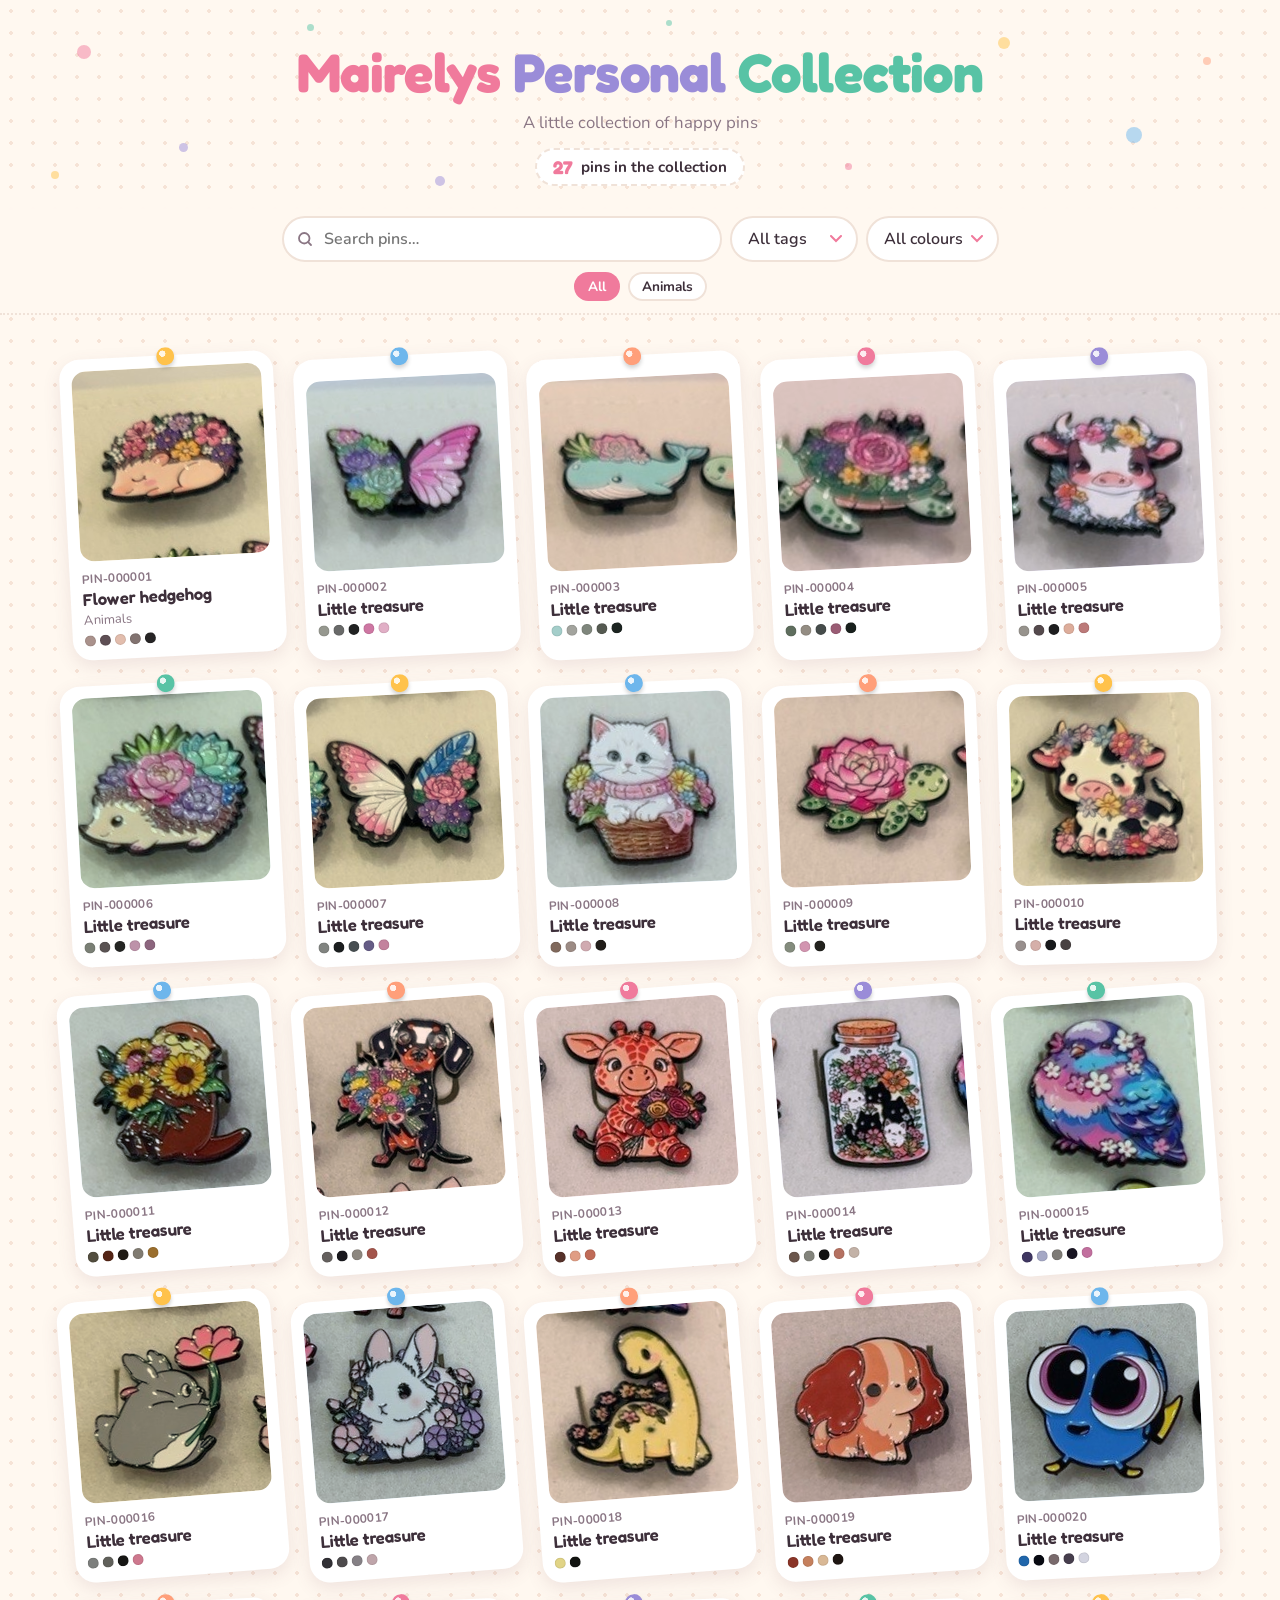
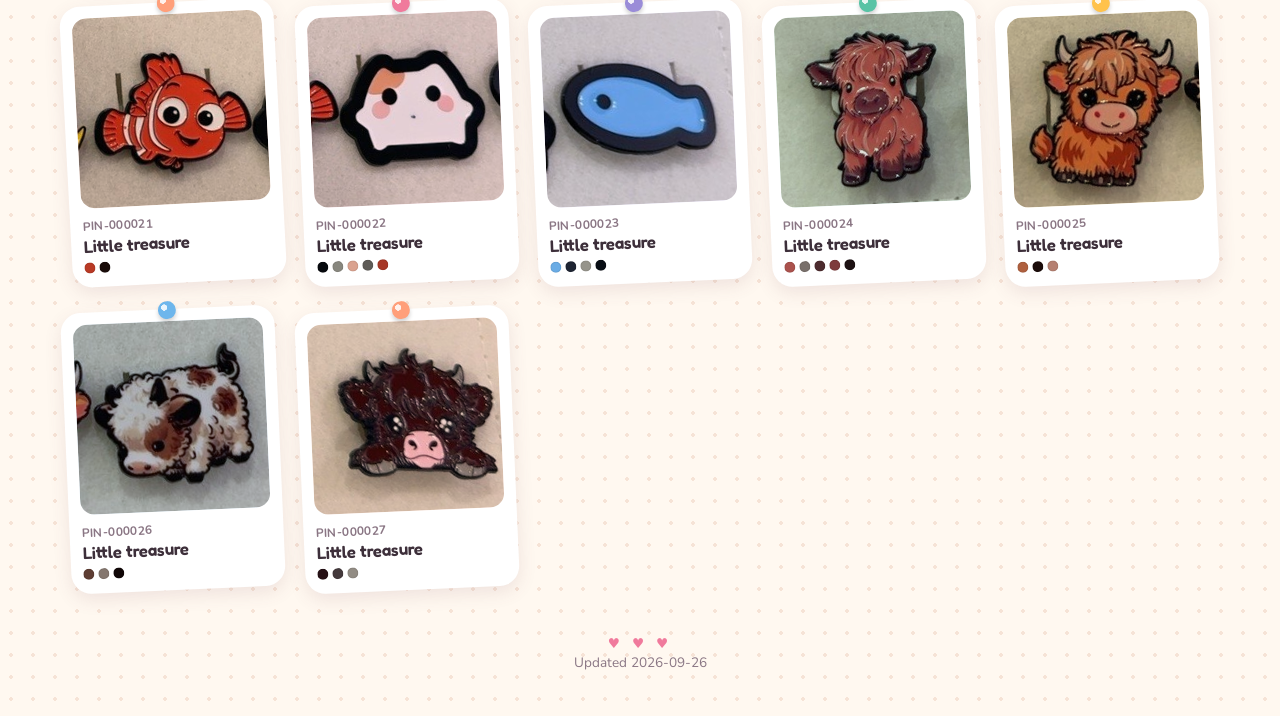
==== docs/index.html @ 557cef98 "Pin Catalog Builder: detection, review app and Mairelys Personal Collection website Local FastAPI ap" ====
<!doctype html>
<html lang="en">
<head>
<meta charset="utf-8">
<meta name="viewport" content="width=device-width, initial-scale=1">
<title>Mairelys Personal Collection</title>
<meta name="description" content="A little collection of happy pins">
<link rel="preconnect" href="https://fonts.googleapis.com">
<link rel="preconnect" href="https://fonts.gstatic.com" crossorigin>
<link href="https://fonts.googleapis.com/css2?family=Fredoka:wght@500;600;700&family=Nunito:wght@400;600;700&display=swap" rel="stylesheet">
<link rel="icon" href="data:image/svg+xml,<svg xmlns='http://www.w3.org/2000/svg' viewBox='0 0 100 100'><circle cx='50' cy='42' r='30' fill='%23f07a9c'/><circle cx='40' cy='34' r='9' fill='%23ffd3df'/><rect x='46' y='68' width='8' height='26' rx='4' fill='%239a8cd8'/></svg>">
<style>
:root {
  --paper: #fff8f0;
  --dot: #f6e3d6;
  --card: #ffffff;
  --ink: #3d2f3a;
  --soft: #8a7684;
  --line: #f0e2d8;
  --rose: #f07a9c;
  --lavender: #9a8cd8;
  --mint: #58c3a5;
  --sun: #ffc24b;
  --sky: #6db6ec;
  --peach: #ff9f7a;
  --shadow: 0 6px 18px rgba(120, 70, 90, .12);
  --shadow-lift: 0 14px 30px rgba(120, 70, 90, .20);
}
@media (prefers-color-scheme: dark) {
  :root:not([data-theme="light"]) {
    --paper: #231b24; --dot: #2e2430; --card: #2f2531; --ink: #f7ecf2; --soft: #c2adbb; --line: #3f3342;
    --shadow: 0 6px 18px rgba(0, 0, 0, .35); --shadow-lift: 0 14px 30px rgba(0, 0, 0, .45);
  }
}
:root[data-theme="dark"] {
  --paper: #231b24; --dot: #2e2430; --card: #2f2531; --ink: #f7ecf2; --soft: #c2adbb; --line: #3f3342;
  --shadow: 0 6px 18px rgba(0, 0, 0, .35); --shadow-lift: 0 14px 30px rgba(0, 0, 0, .45);
}
* { box-sizing: border-box; }
html { -webkit-text-size-adjust: 100%; }
body {
  margin: 0; color: var(--ink);
  font-family: "Nunito", system-ui, -apple-system, "Segoe UI", Roboto, sans-serif;
  background-color: var(--paper);
  background-image: radial-gradient(var(--dot) 1.6px, transparent 1.7px);
  background-size: 22px 22px;
}
h1, h2, .fun { font-family: "Fredoka", "Nunito", system-ui, sans-serif; }

/* ---------- header ---------- */
header { position: relative; text-align: center; padding: 44px 16px 18px; overflow: hidden; }
.confetti { position: absolute; inset: 0; pointer-events: none; opacity: .9; }
.confetti span { position: absolute; border-radius: 50%; }
header h1 { position: relative; margin: 0; font-size: clamp(2rem, 6vw, 3.4rem); font-weight: 700; line-height: 1.05; letter-spacing: -.01em; }
header h1 .word:nth-child(3n+1) { color: var(--rose); }
header h1 .word:nth-child(3n+2) { color: var(--lavender); }
header h1 .word:nth-child(3n) { color: var(--mint); }
header .tagline { position: relative; margin: 10px 0 0; color: var(--soft); font-size: 1.05rem; }
.counter { position: relative; display: inline-flex; align-items: center; gap: 8px; margin-top: 14px; background: var(--card); border: 2px dashed var(--line); border-radius: 999px; padding: 6px 16px; font-weight: 700; font-size: .95rem; }
.counter b { color: var(--rose); font-family: "Fredoka", sans-serif; font-size: 1.15rem; }

/* ---------- filters ---------- */
.controls { position: sticky; top: 0; z-index: 5; padding: 12px 16px; background: color-mix(in srgb, var(--paper) 92%, transparent); backdrop-filter: blur(6px); border-bottom: 2px dotted var(--line); }
.controls-inner { max-width: 1100px; margin: 0 auto; display: flex; flex-wrap: wrap; gap: 8px; justify-content: center; }
.search { position: relative; flex: 1 1 260px; max-width: 440px; }
.search svg { position: absolute; left: 14px; top: 50%; transform: translateY(-50%); width: 18px; height: 18px; color: var(--soft); }
.controls input, .controls select {
  font: inherit; font-weight: 600; width: 100%; padding: 10px 16px; border: 2px solid var(--line); border-radius: 999px;
  background: var(--card); color: var(--ink); min-width: 0; appearance: none; -webkit-appearance: none;
}
.controls input { padding-left: 40px; }
.controls select { width: auto; flex: 0 1 auto; padding-right: 34px; background-image: url("data:image/svg+xml,%3Csvg xmlns='http://www.w3.org/2000/svg' width='12' height='8' viewBox='0 0 12 8'%3E%3Cpath d='M1 1l5 5 5-5' stroke='%23f07a9c' stroke-width='2' fill='none' stroke-linecap='round'/%3E%3C/svg%3E"); background-repeat: no-repeat; background-position: right 14px center; }
.controls input:focus, .controls select:focus { outline: none; border-color: var(--rose); box-shadow: 0 0 0 4px color-mix(in srgb, var(--rose) 20%, transparent); }
.chips-row { max-width: 1100px; margin: 10px auto 0; display: flex; gap: 8px; flex-wrap: wrap; justify-content: center; }
.chip-btn { font: inherit; font-weight: 700; font-size: .85rem; border: 0; border-radius: 999px; padding: 5px 14px; cursor: pointer; background: var(--card); color: var(--ink); box-shadow: inset 0 0 0 2px var(--line); }
.chip-btn.on { background: var(--rose); color: #fff; box-shadow: none; }

/* ---------- grid of pinned cards ---------- */
main { max-width: 1180px; margin: 0 auto; padding: 22px 16px 10px; }
.status-line { text-align: center; color: var(--soft); font-weight: 600; margin: 0 0 18px; }
.grid { display: grid; grid-template-columns: repeat(auto-fill, minmax(180px, 1fr)); gap: 26px 20px; }
.card {
  --tilt: 0deg; --pin: var(--rose); --tint: #fde6ee;
  position: relative; display: block; width: 100%; padding: 12px 12px 14px; border: 0; cursor: pointer; text-align: left;
  font: inherit; color: inherit; background: var(--card); border-radius: 20px; box-shadow: var(--shadow);
  transform: rotate(var(--tilt)); transition: transform .2s ease, box-shadow .2s ease;
}
.card::before { /* the push-pin */
  content: ""; position: absolute; top: -8px; left: 50%; width: 18px; height: 18px; margin-left: -9px; border-radius: 50%;
  background: radial-gradient(circle at 35% 35%, rgba(255,255,255,.85) 0 18%, transparent 20%), var(--pin);
  box-shadow: 0 3px 4px rgba(0,0,0,.18); z-index: 1;
}
.card:hover, .card:focus-visible { transform: rotate(0deg) translateY(-4px) scale(1.02); box-shadow: var(--shadow-lift); outline: none; }
.card:focus-visible { box-shadow: 0 0 0 4px var(--pin), var(--shadow-lift); }
.card .pic { background: var(--tint); border-radius: 14px; overflow: hidden; }
.card img { width: 100%; aspect-ratio: 1; object-fit: contain; display: block; mix-blend-mode: multiply; }
.card .code { margin-top: 10px; font-size: .75rem; font-weight: 700; color: var(--soft); letter-spacing: .03em; }
.card .title { font-family: "Fredoka", sans-serif; font-weight: 600; font-size: 1.05rem; line-height: 1.2; margin-top: 2px; overflow: hidden; text-overflow: ellipsis; white-space: nowrap; }
.card .sub { font-size: .82rem; color: var(--soft); margin-top: 2px; }
.card .dots { display: flex; gap: 4px; margin-top: 6px; }
.card .dots i { width: 11px; height: 11px; border-radius: 50%; border: 1.5px solid rgba(0,0,0,.08); }
.c0 { --pin: var(--rose); --tint: #fde6ee; }
.c1 { --pin: var(--lavender); --tint: #ece8fb; }
.c2 { --pin: var(--mint); --tint: #dff5ee; }
.c3 { --pin: var(--sun); --tint: #fff2d2; }
.c4 { --pin: var(--sky); --tint: #e1f0fc; }
.c5 { --pin: var(--peach); --tint: #ffe8de; }
@media (prefers-color-scheme: dark) {
  :root:not([data-theme="light"]) .card .pic { background: color-mix(in srgb, var(--pin) 18%, var(--card)); }
  :root:not([data-theme="light"]) .card img { mix-blend-mode: normal; }
}
.empty { text-align: center; padding: 50px 16px; color: var(--soft); font-weight: 600; }
.empty .big { font-size: 2.6rem; }

/* ---------- detail dialog ---------- */
.dialog { position: fixed; inset: 0; background: rgba(61, 47, 58, .55); display: none; align-items: center; justify-content: center; padding: 16px; z-index: 20; }
.dialog.open { display: flex; }
.panel { position: relative; background: var(--card); border-radius: 26px; max-width: 920px; width: 100%; max-height: 92vh; overflow: auto; display: grid; grid-template-columns: minmax(0, 1.15fr) minmax(0, 1fr); box-shadow: var(--shadow-lift); }
.panel .pic { position: relative; margin: 18px; border-radius: 18px; background: var(--tint, #fde6ee); display: flex; align-items: center; justify-content: center; min-height: 260px; }
.panel .pic::before { /* washi tape */
  content: ""; position: absolute; top: -10px; left: 50%; width: 110px; height: 26px; margin-left: -55px; transform: rotate(-3deg);
  background: repeating-linear-gradient(45deg, color-mix(in srgb, var(--pin, var(--rose)) 70%, white) 0 8px, color-mix(in srgb, var(--pin, var(--rose)) 45%, white) 8px 16px);
  opacity: .9; border-radius: 3px;
}
.panel .pic img { max-width: 100%; max-height: 74vh; display: block; border-radius: 12px; }
.panel .info { padding: 26px 24px 24px 6px; }
.panel .code { font-weight: 700; color: var(--soft); font-size: .85rem; letter-spacing: .03em; }
.panel h2 { margin: 4px 0 10px; font-size: 1.7rem; line-height: 1.15; }
.panel p { margin: 0 0 12px; line-height: 1.55; }
.tags { display: flex; flex-wrap: wrap; gap: 6px; margin: 10px 0; }
.tag { font-size: .82rem; font-weight: 700; border-radius: 999px; padding: 3px 12px; background: color-mix(in srgb, var(--lavender) 18%, var(--card)); color: var(--ink); }
.swatch-chip { display: inline-flex; align-items: center; gap: 6px; font-size: .82rem; font-weight: 600; border: 2px solid var(--line); border-radius: 999px; padding: 2px 10px 2px 4px; }
.swatch { width: 16px; height: 16px; border-radius: 50%; display: inline-block; border: 1.5px solid rgba(0,0,0,.1); }
dl { display: grid; grid-template-columns: auto 1fr; gap: 6px 14px; margin: 14px 0 0; font-size: .92rem; }
dt { color: var(--soft); font-weight: 700; }
dd { margin: 0; }
.close { position: absolute; top: 10px; right: 12px; width: 40px; height: 40px; border-radius: 50%; border: 0; background: var(--paper); color: var(--ink); font-size: 1.5rem; line-height: 1; cursor: pointer; z-index: 2; }
.close:hover { background: var(--rose); color: #fff; }
.toggle, .nav-btn { font: inherit; font-weight: 700; font-size: .88rem; border: 2px solid var(--line); background: var(--card); color: var(--ink); padding: 7px 14px; border-radius: 999px; cursor: pointer; }
.toggle:hover, .nav-btn:hover { border-color: var(--rose); }
.dialog-nav { display: flex; gap: 8px; margin-top: 18px; flex-wrap: wrap; }

footer { text-align: center; color: var(--soft); font-size: .85rem; padding: 34px 16px 44px; }
footer .hearts { color: var(--rose); letter-spacing: 4px; }
@media (max-width: 720px) {
  .panel { grid-template-columns: 1fr; }
  .panel .info { padding: 0 20px 22px; }
  .grid { grid-template-columns: repeat(auto-fill, minmax(145px, 1fr)); gap: 22px 14px; }
  .controls select { flex: 1 1 40%; }
}
@media (prefers-reduced-motion: reduce) { .card { transition: none; transform: none; } }
</style>
</head>
<body>
<header>
  <div class="confetti" aria-hidden="true" id="confetti"></div>
  <h1 id="title">Mairelys Personal Collection</h1>
  <p class="tagline">A little collection of happy pins</p>
  <div class="counter"><b id="total">0</b> pins in the collection</div>
</header>

<div class="controls">
  <div class="controls-inner">
    <label class="search">
      <svg viewBox="0 0 24 24" fill="none" stroke="currentColor" stroke-width="2.4" stroke-linecap="round" aria-hidden="true"><circle cx="11" cy="11" r="7"/><path d="M20 20l-3.5-3.5"/></svg>
      <input id="q" type="search" placeholder="Search pins…" aria-label="Search pins">
    </label>
    <select id="tag" aria-label="Tag"><option value="">All tags</option></select>
    <select id="color" aria-label="Colour"><option value="">All colours</option></select>
  </div>
  <div class="chips-row" id="categories" aria-label="Categories"></div>
</div>

<main>
  <p class="status-line" id="count"></p>
  <div class="grid" id="grid"></div>
</main>

<div class="dialog" id="dialog" role="dialog" aria-modal="true" aria-labelledby="dialog-title">
  <div class="panel" id="panel"></div>
</div>

<footer><div class="hearts">♥ ♥ ♥</div><div id="footer"></div></footer>

<script src="catalog.js"></script>
<script>
(function () {
  "use strict";
  var data = window.CATALOG || { pins: [] };
  var pins = data.pins;
  var activeCategory = "";
  var $ = function (id) { return document.getElementById(id); };
  var esc = function (s) { return String(s == null ? "" : s).replace(/[&<>"']/g, function (c) { return { "&": "&amp;", "<": "&lt;", ">": "&gt;", '"': "&quot;", "'": "&#39;" }[c]; }); };

  // Colourful title: every word gets its own colour.
  var title = $("title");
  title.innerHTML = title.textContent.split(/\s+/).map(function (w) { return '<span class="word">' + esc(w) + "</span>"; }).join(" ");

  // Soft confetti dots behind the title (fixed pattern, not random, so it never "jumps").
  var palette = ["#f07a9c", "#9a8cd8", "#58c3a5", "#ffc24b", "#6db6ec", "#ff9f7a"];
  var spots = [[6, 22, 14], [14, 70, 9], [24, 12, 7], [78, 18, 12], [88, 62, 16], [94, 28, 8], [66, 80, 7], [34, 86, 10], [52, 10, 6], [4, 84, 8]];
  $("confetti").innerHTML = spots.map(function (s, i) {
    return '<span style="left:' + s[0] + "%;top:" + s[1] + "%;width:" + s[2] + "px;height:" + s[2] + "px;background:" + palette[i % palette.length] + ';opacity:.55"></span>';
  }).join("");

  // Each card gets a stable colour and a small tilt derived from its code.
  function hash(code) { var h = 0; for (var i = 0; i < code.length; i++) h = (h * 31 + code.charCodeAt(i)) >>> 0; return h; }
  function colorClass(code) { return "c" + (hash(code) % 6); }
  function tilt(code) { return (((hash(code) >> 3) % 7) - 3) * 0.5; }

  // Filter options.
  var cats = {}, tags = {}, colors = {};
  pins.forEach(function (p) {
    if (p.category) cats[p.category] = 1;
    (p.tags || []).forEach(function (t) { tags[t] = 1; });
    (p.colors || []).forEach(function (c) { if (c.name) colors[c.name] = 1; });
  });
  function fillSelect(el, values) {
    values.sort().forEach(function (v) { var o = document.createElement("option"); o.value = v; o.textContent = v; el.appendChild(o); });
    el.hidden = values.length === 0;
  }
  fillSelect($("tag"), Object.keys(tags));
  fillSelect($("color"), Object.keys(colors));
  var catNames = Object.keys(cats).sort();
  if (catNames.length) {
    $("categories").innerHTML = ['<button class="chip-btn on" data-cat="">All</button>'].concat(catNames.map(function (c) {
      return '<button class="chip-btn" data-cat="' + esc(c) + '">' + esc(c) + "</button>";
    })).join("");
  }
  $("categories").addEventListener("click", function (e) {
    var b = e.target.closest(".chip-btn"); if (!b) return;
    activeCategory = b.getAttribute("data-cat");
    Array.prototype.forEach.call(this.children, function (x) { x.classList.toggle("on", x === b); });
    render();
  });
  $("total").textContent = pins.length;
  $("footer").textContent = "Updated " + data.generated;

  function matches(p) {
    if (activeCategory && p.category !== activeCategory) return false;
    if ($("tag").value && (p.tags || []).indexOf($("tag").value) < 0) return false;
    if ($("color").value && !(p.colors || []).some(function (c) { return c.name === $("color").value; })) return false;
    var q = $("q").value.trim().toLowerCase();
    if (!q) return true;
    var hay = [p.code, p.title, p.description, p.category, p.subcategory, (p.tags || []).join(" "), p.page].join(" ").toLowerCase();
    return q.split(/\s+/).every(function (w) { return hay.indexOf(w) >= 0; });
  }

  var shown = [];
  function render() {
    shown = pins.filter(matches);
    $("count").textContent = shown.length === pins.length ? "" : "Showing " + shown.length + " of " + pins.length + " pins";
    if (!shown.length) {
      $("grid").innerHTML = '<div class="empty" style="grid-column:1/-1"><div class="big">🔍</div>No pins match — try another word!</div>';
      return;
    }
    $("grid").innerHTML = shown.map(function (p) {
      var dots = (p.colors || []).slice(0, 5).map(function (c) { return '<i style="background:' + esc(c.hex) + '" title="' + esc(c.name) + '"></i>'; }).join("");
      return '<button class="card ' + colorClass(p.code) + '" style="--tilt:' + tilt(p.code) + 'deg" data-code="' + esc(p.code) + '">' +
        '<div class="pic"><img loading="lazy" src="' + esc(p.thumb || p.image) + '" alt="' + esc(p.title || p.code) + '"></div>' +
        '<div class="code">' + esc(p.code) + "</div>" +
        '<div class="title">' + esc(p.title || "Little treasure") + "</div>" +
        (p.category ? '<div class="sub">' + esc(p.category) + "</div>" : "") +
        (dots ? '<div class="dots">' + dots + "</div>" : "") + "</button>";
    }).join("");
  }

  function money(v) { return v == null ? "" : Number(v).toFixed(2); }

  function open(code) {
    var index = shown.findIndex(function (x) { return x.code === code; });
    var p = index >= 0 ? shown[index] : pins.filter(function (x) { return x.code === code; })[0];
    if (!p) return;
    var rows = [
      ["Category", [p.category, p.subcategory].filter(Boolean).join(" · ")],
      ["Quantity", p.quantity], ["Price", money(p.price)], ["Purchase price", money(p.purchase_price)],
      ["Added", p.added], ["Notes", p.notes]
    ].filter(function (r) { return r[1] !== "" && r[1] != null; });
    var panel = $("panel");
    panel.className = "panel " + colorClass(p.code);
    panel.innerHTML =
      '<button class="close" id="close" aria-label="Close">&times;</button>' +
      '<div class="pic"><img id="bigimg" src="' + esc(p.image || p.thumb) + '" alt="' + esc(p.title || p.code) + '"></div>' +
      '<div class="info"><div class="code">' + esc(p.code) + '</div><h2 id="dialog-title">' + esc(p.title || "Little treasure") + "</h2>" +
      (p.description ? "<p>" + esc(p.description) + "</p>" : "") +
      ((p.tags || []).length ? '<div class="tags">' + p.tags.map(function (t) { return '<span class="tag">#' + esc(t) + "</span>"; }).join("") + "</div>" : "") +
      ((p.colors || []).length ? '<div class="tags">' + p.colors.map(function (c) { return '<span class="swatch-chip"><span class="swatch" style="background:' + esc(c.hex) + '"></span>' + esc(c.name) + "</span>"; }).join("") + "</div>" : "") +
      (rows.length ? "<dl>" + rows.map(function (r) { return "<dt>" + esc(r[0]) + "</dt><dd>" + esc(r[1]) + "</dd>"; }).join("") + "</dl>" : "") +
      '<div class="dialog-nav">' +
      (p.transparent ? '<button class="toggle" id="toggle">See it without background</button>' : "") +
      (shown.length > 1 && index >= 0 ? '<button class="nav-btn" id="prev">‹ Previous</button><button class="nav-btn" id="next">Next ›</button>' : "") +
      "</div></div>";
    $("close").onclick = close;
    if (p.transparent) {
      var clear = false;
      $("toggle").onclick = function () {
        clear = !clear;
        $("bigimg").src = clear ? p.transparent : p.image;
        this.textContent = clear ? "See the photo" : "See it without background";
      };
    }
    if ($("prev")) {
      $("prev").onclick = function () { open(shown[(index - 1 + shown.length) % shown.length].code); };
      $("next").onclick = function () { open(shown[(index + 1) % shown.length].code); };
    }
    $("dialog").classList.add("open");
    document.body.style.overflow = "hidden";
    if (location.hash !== "#" + code) history.replaceState(null, "", "#" + code);
    $("close").focus();
  }
  function close() {
    $("dialog").classList.remove("open");
    document.body.style.overflow = "";
    history.replaceState(null, "", location.pathname + location.search);
  }

  $("grid").addEventListener("click", function (e) { var card = e.target.closest(".card"); if (card) open(card.getAttribute("data-code")); });
  $("dialog").addEventListener("click", function (e) { if (e.target === this) close(); });
  document.addEventListener("keydown", function (e) {
    if (!$("dialog").classList.contains("open")) return;
    if (e.key === "Escape") close();
    if (e.key === "ArrowRight" && $("next")) $("next").click();
    if (e.key === "ArrowLeft" && $("prev")) $("prev").click();
  });
  ["q", "tag", "color"].forEach(function (id) { $(id).addEventListener("input", render); });
  render();
  if (location.hash.length > 1) open(decodeURIComponent(location.hash.slice(1)));
})();
</script>
</body>
</html>
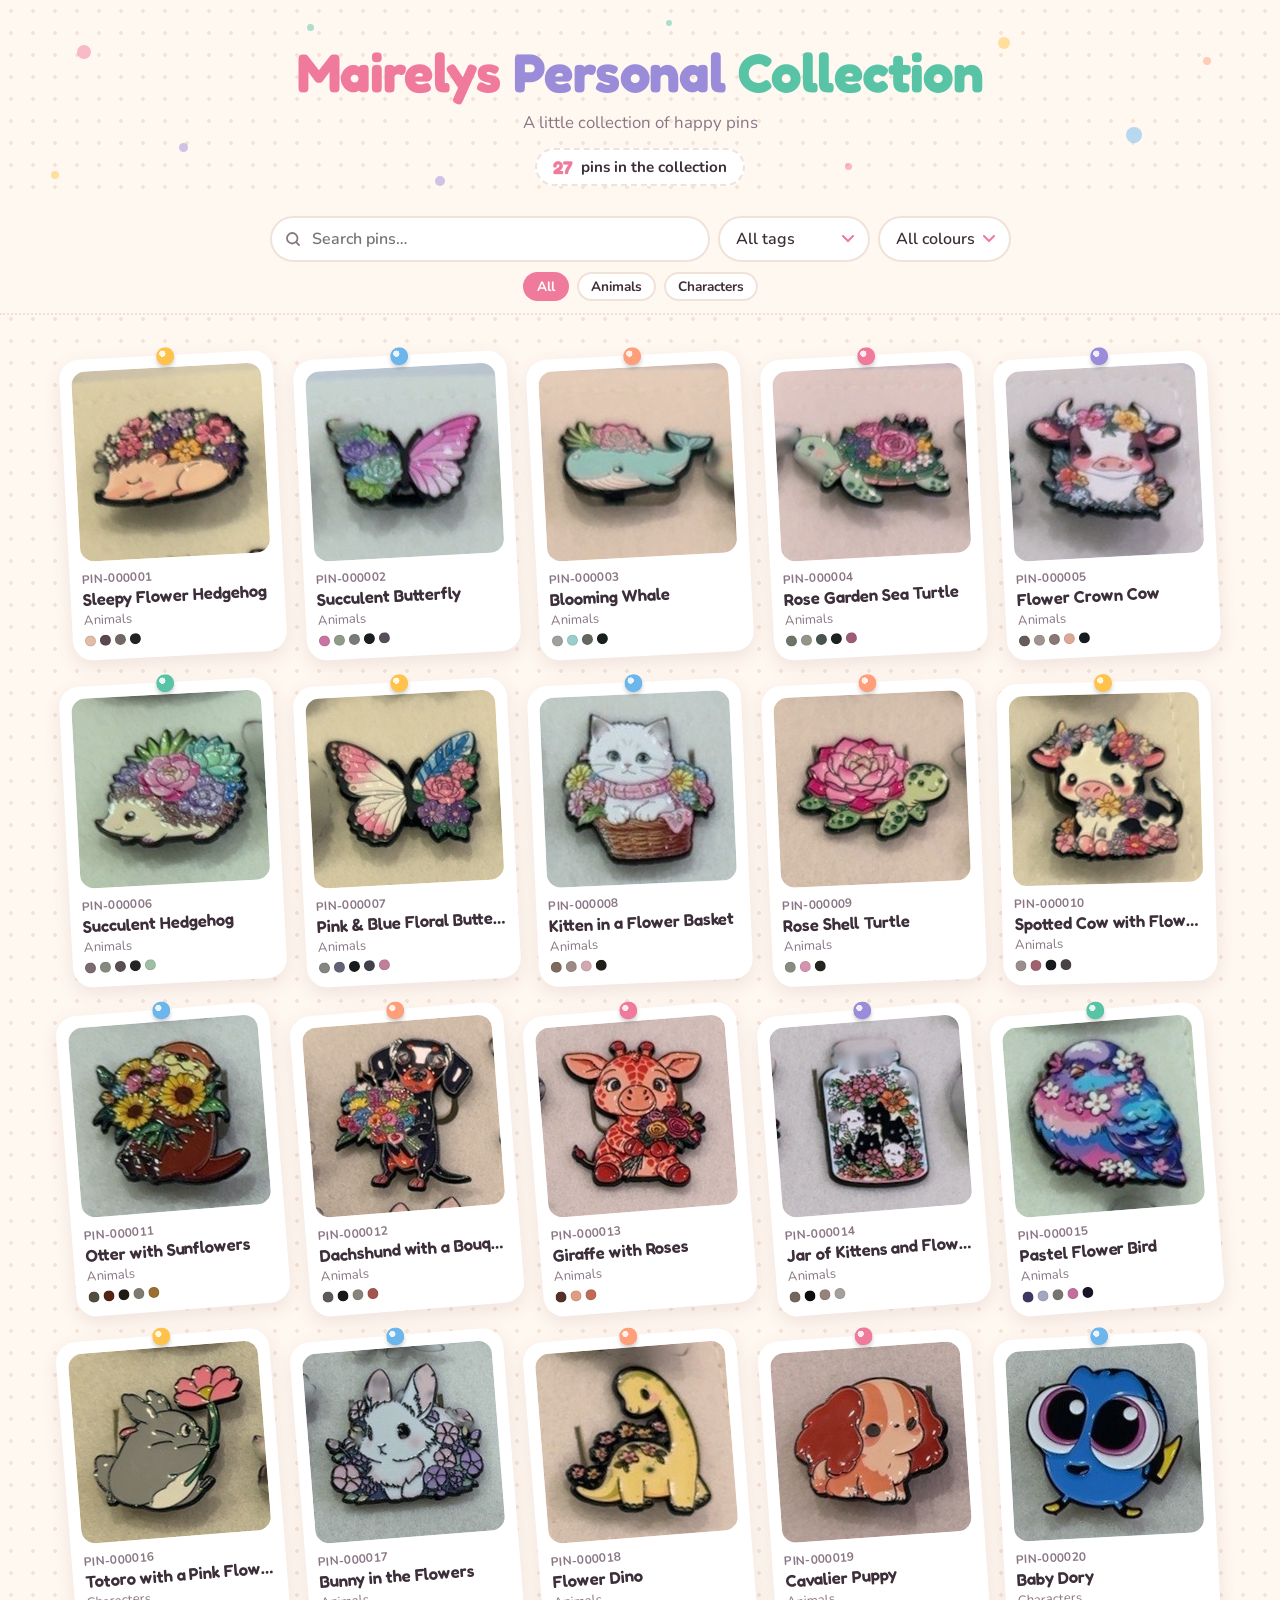
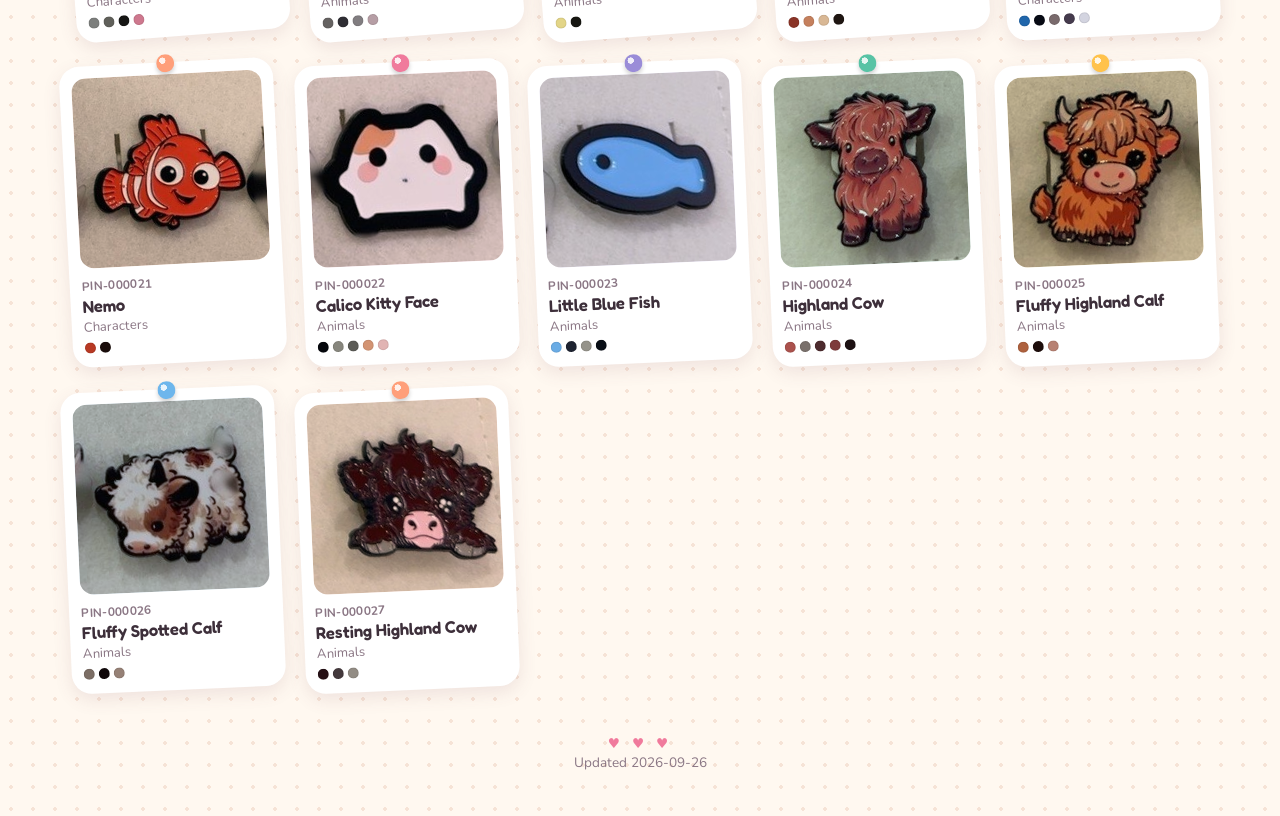
==== commit a254278c: "Website: always load the latest catalog data after an export catalog.js is now linked with a content" ====
--- a/docs/index.html
+++ b/docs/index.html
@@ -182,7 +182,7 @@
 
 <footer><div class="hearts">♥ ♥ ♥</div><div id="footer"></div></footer>
 
-<script src="catalog.js"></script>
+<script src="catalog.js?v=e9f387398dee"></script>
 <script>
 (function () {
   "use strict";
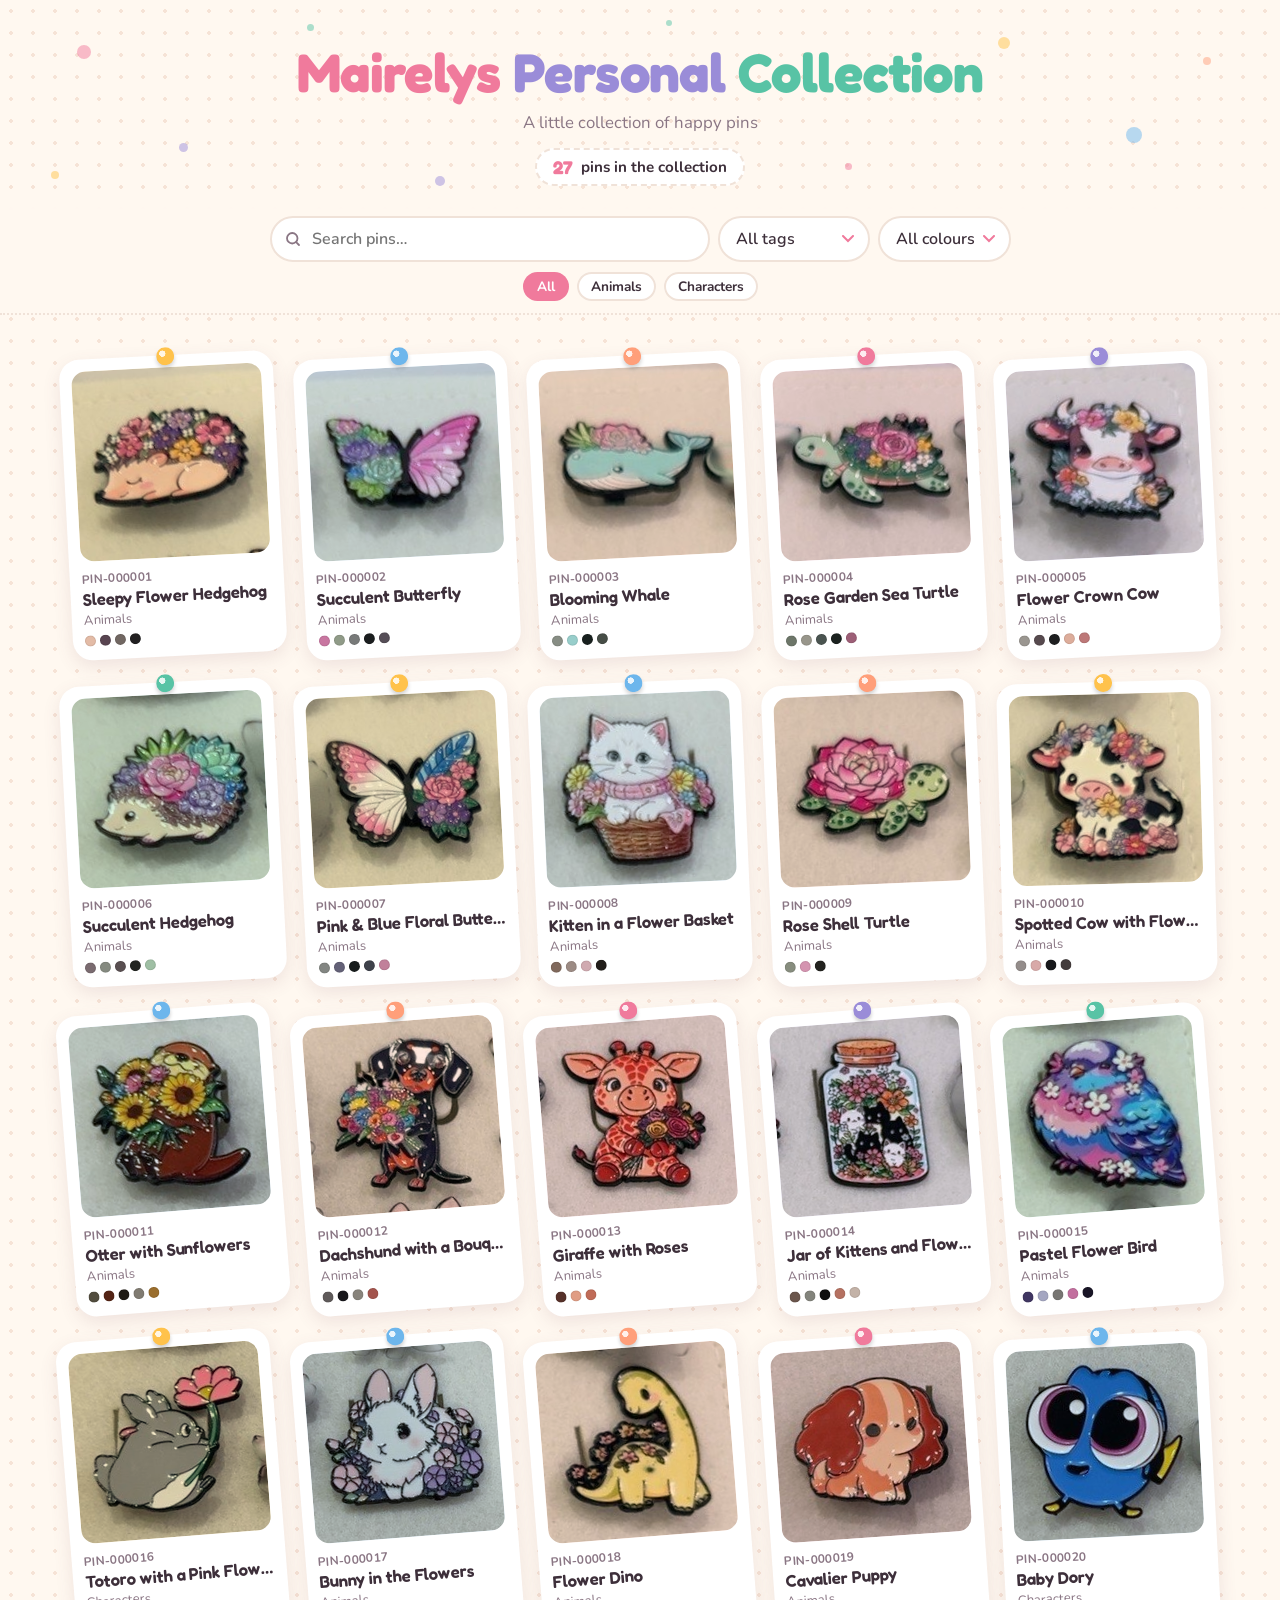
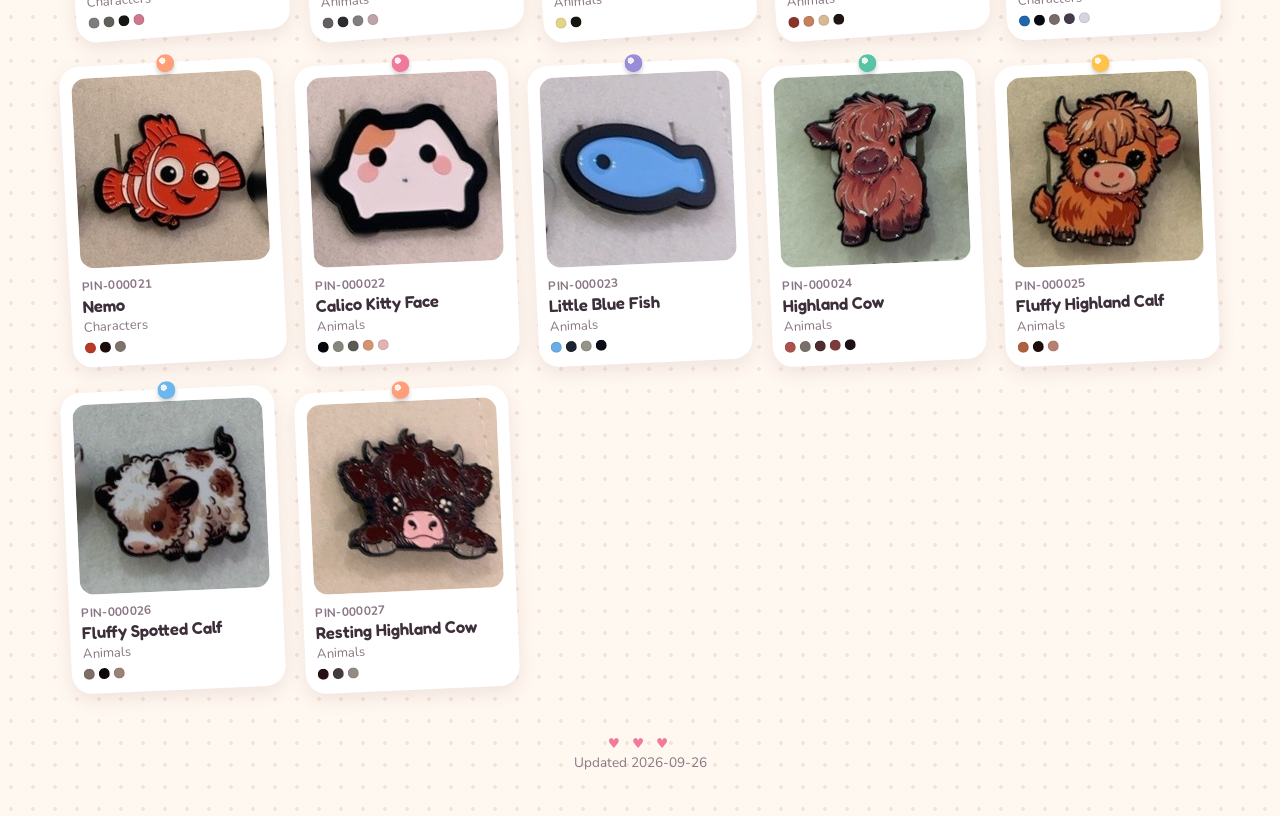
==== commit b540fe7f: "Keep pale parts of a pin when cleaning crop margins The neighbour clean-up treated a pin's pale, sep" ====
--- a/docs/index.html
+++ b/docs/index.html
@@ -182,7 +182,7 @@
 
 <footer><div class="hearts">♥ ♥ ♥</div><div id="footer"></div></footer>
 
-<script src="catalog.js?v=e9f387398dee"></script>
+<script src="catalog.js?v=ad43ae2caa96"></script>
 <script>
 (function () {
   "use strict";
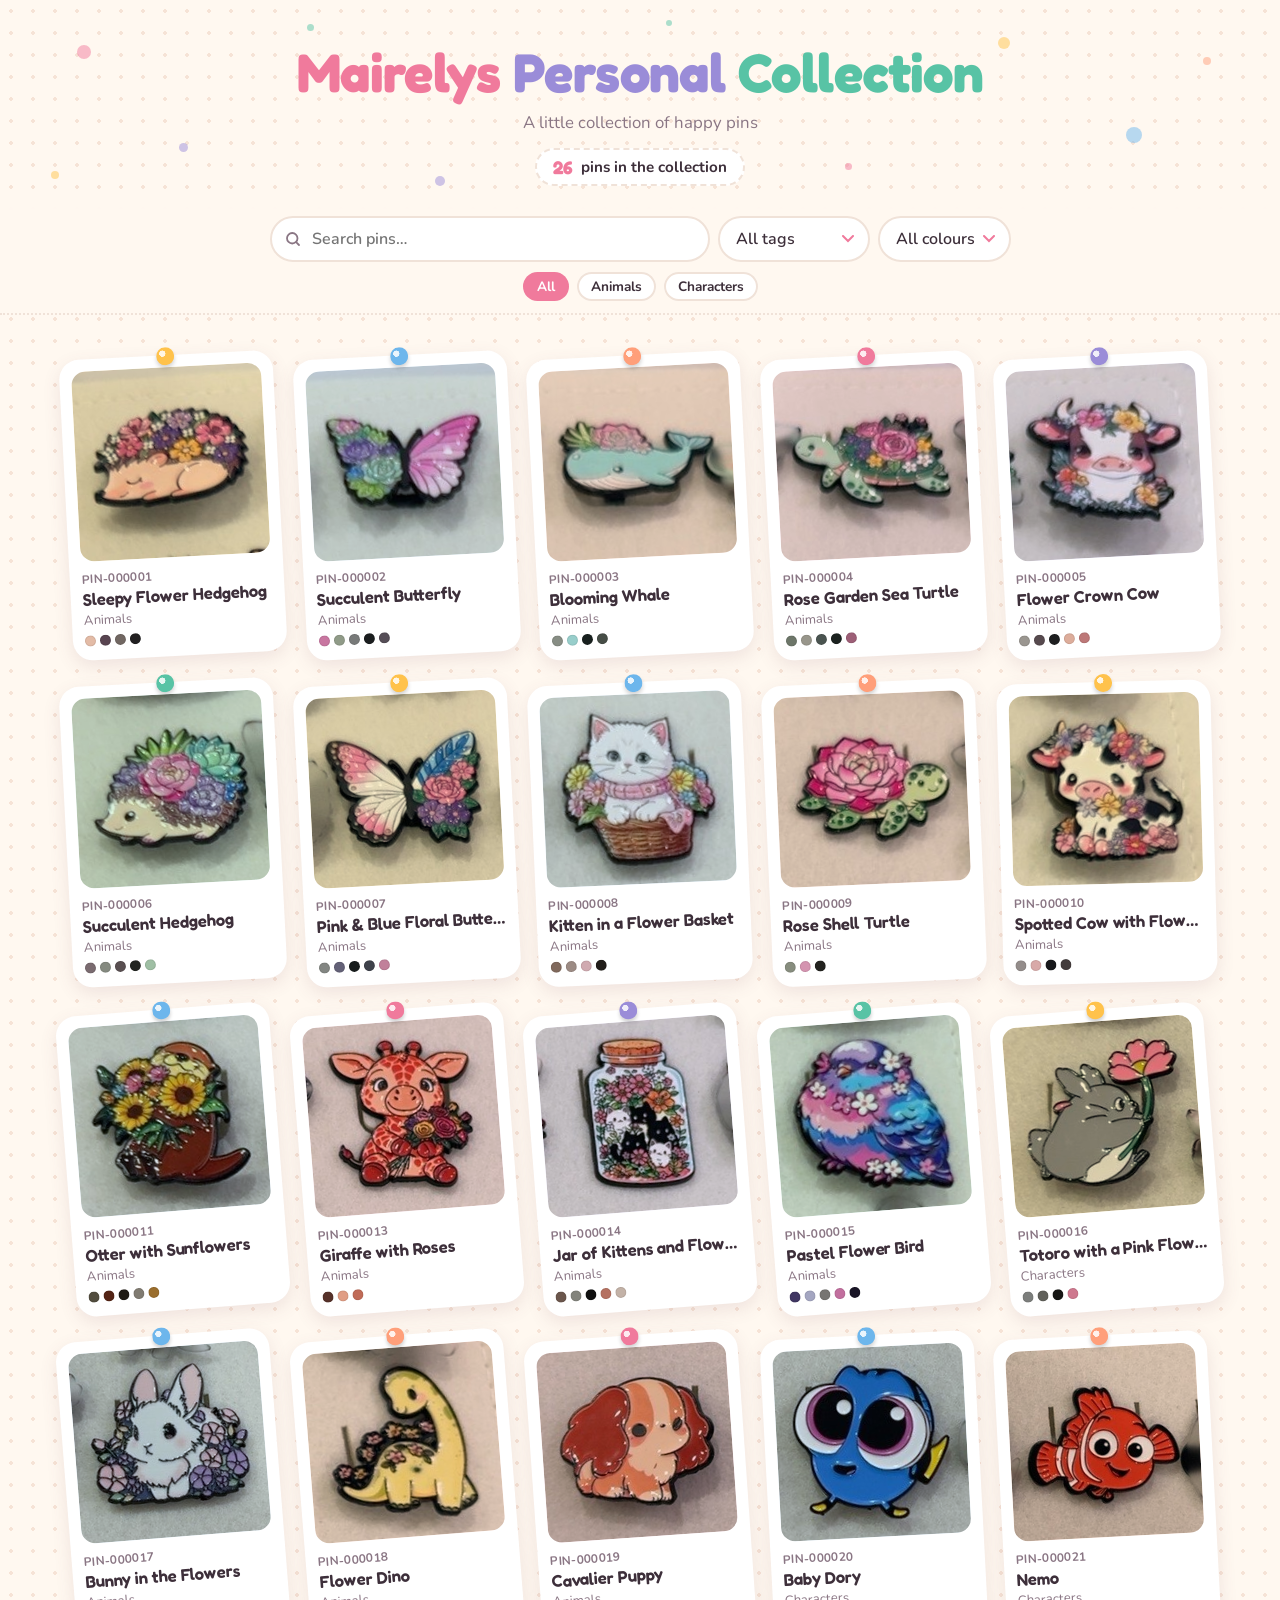
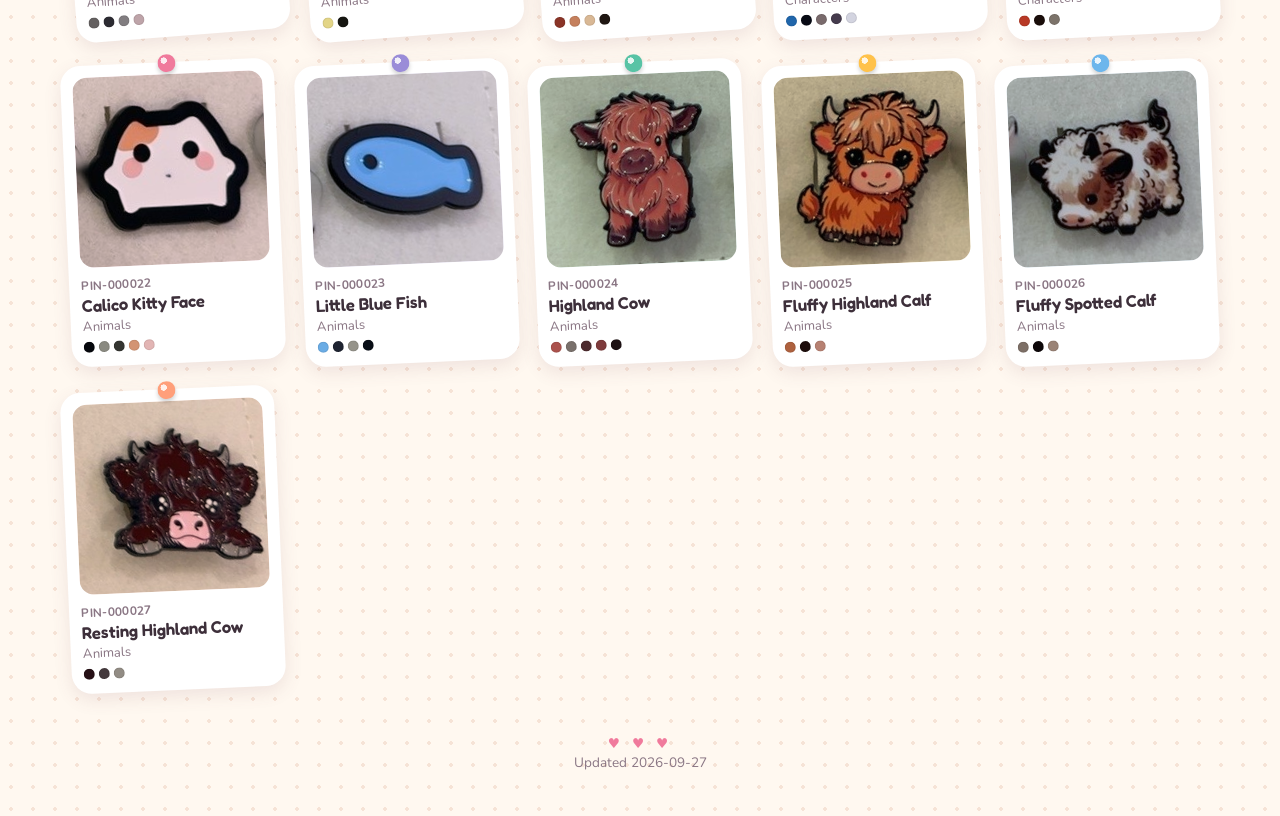
==== commit 4669071d: "Website export: copy pictures untouched when no resize is needed Re-saving already-small JPEGs compr" ====
--- a/docs/index.html
+++ b/docs/index.html
@@ -182,7 +182,7 @@
 
 <footer><div class="hearts">♥ ♥ ♥</div><div id="footer"></div></footer>
 
-<script src="catalog.js?v=ad43ae2caa96"></script>
+<script src="catalog.js?v=b21070a1e003"></script>
 <script>
 (function () {
   "use strict";
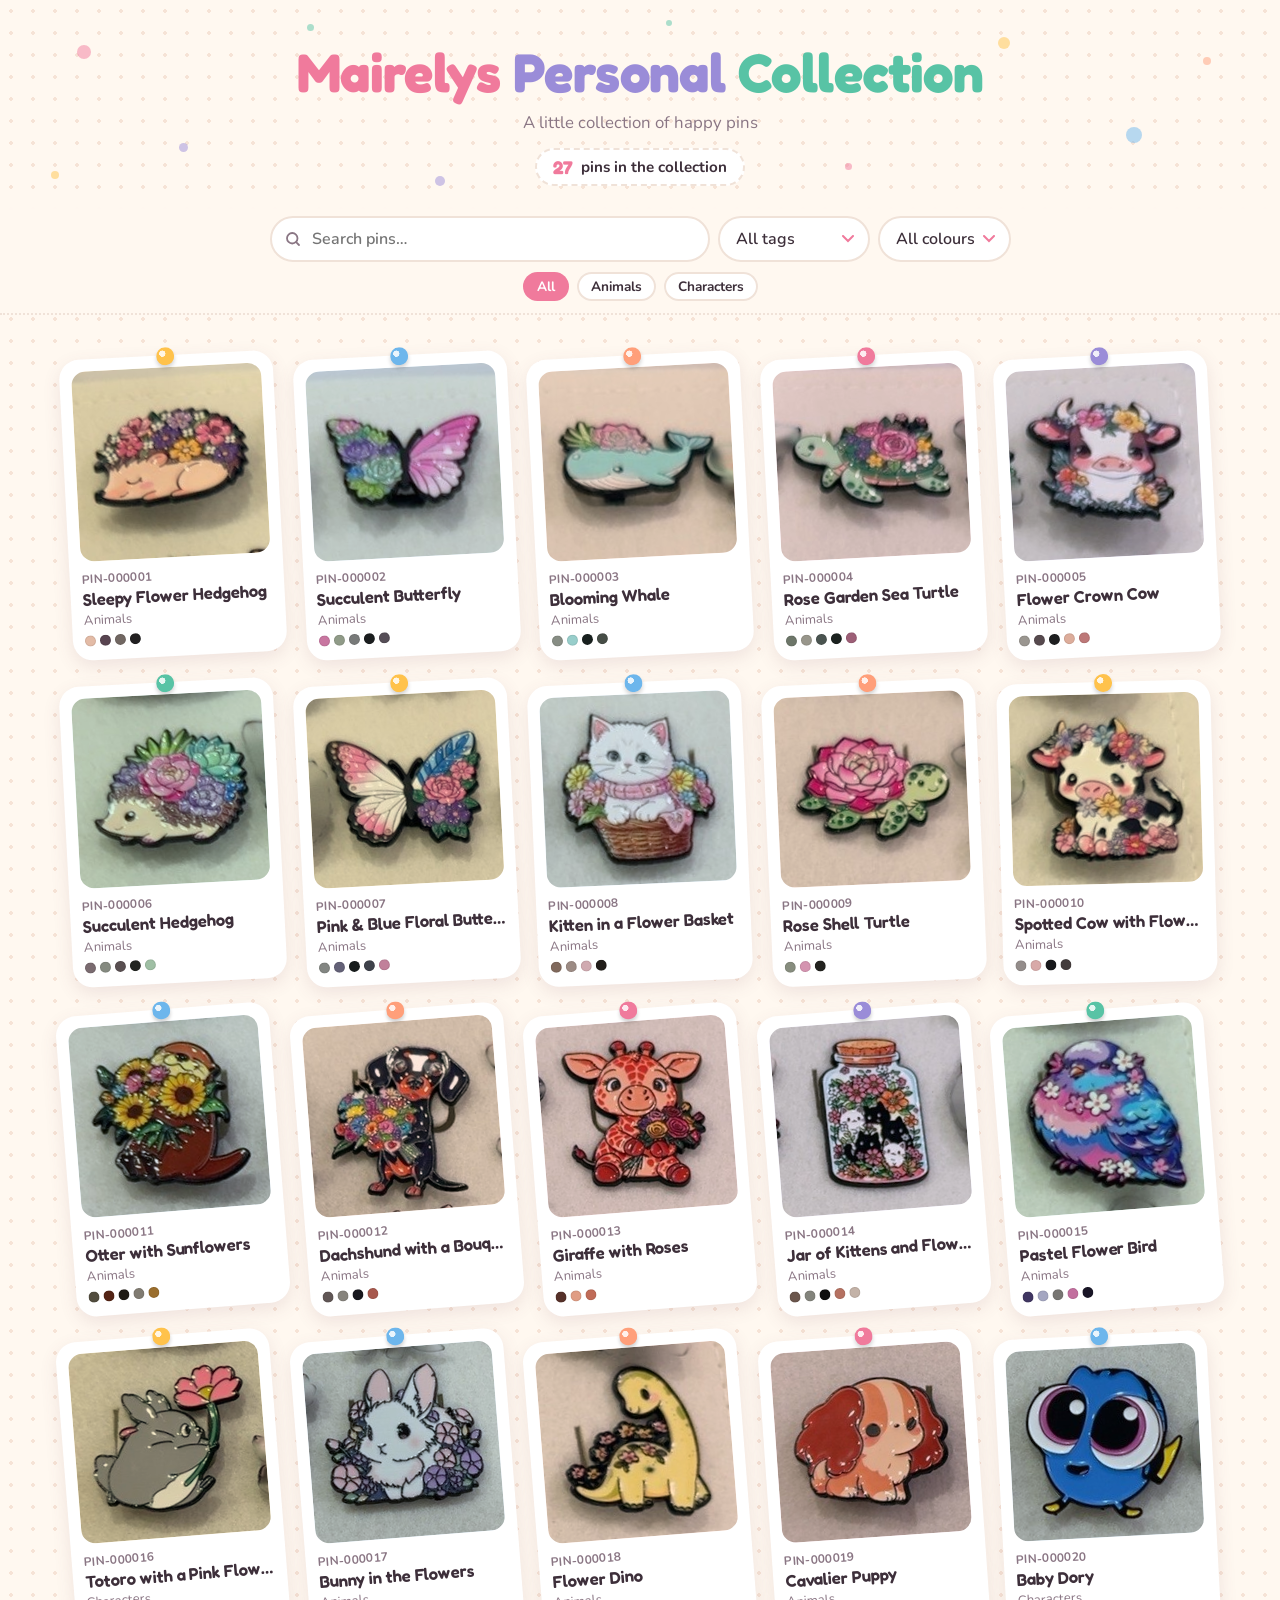
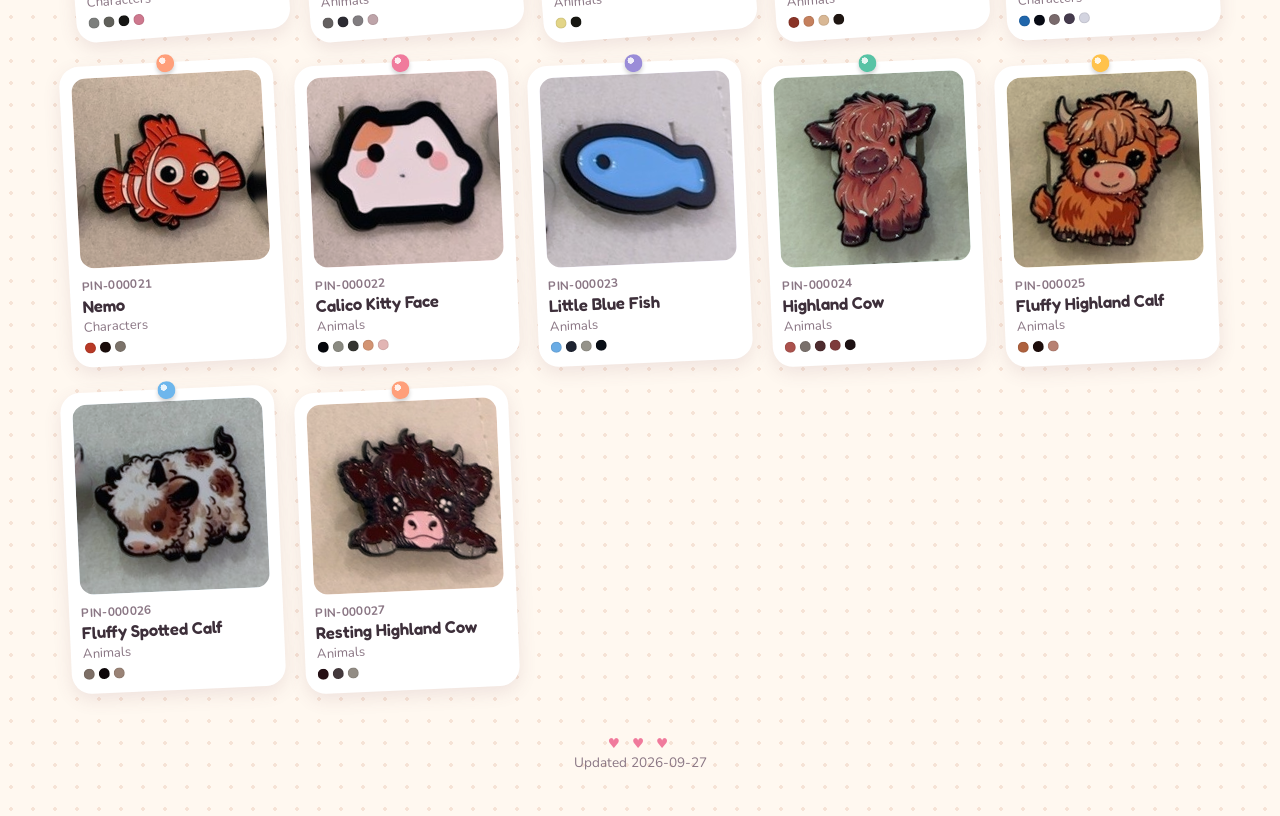
==== commit 3c51a7c9: "Website: all 27 pins again (PIN-000012 re-approved) Co-Authored-By: Claude Opus 5.5 <noreply@anthrop" ====
--- a/docs/index.html
+++ b/docs/index.html
@@ -182,7 +182,7 @@
 
 <footer><div class="hearts">♥ ♥ ♥</div><div id="footer"></div></footer>
 
-<script src="catalog.js?v=b21070a1e003"></script>
+<script src="catalog.js?v=d1aed65985f6"></script>
 <script>
 (function () {
   "use strict";
